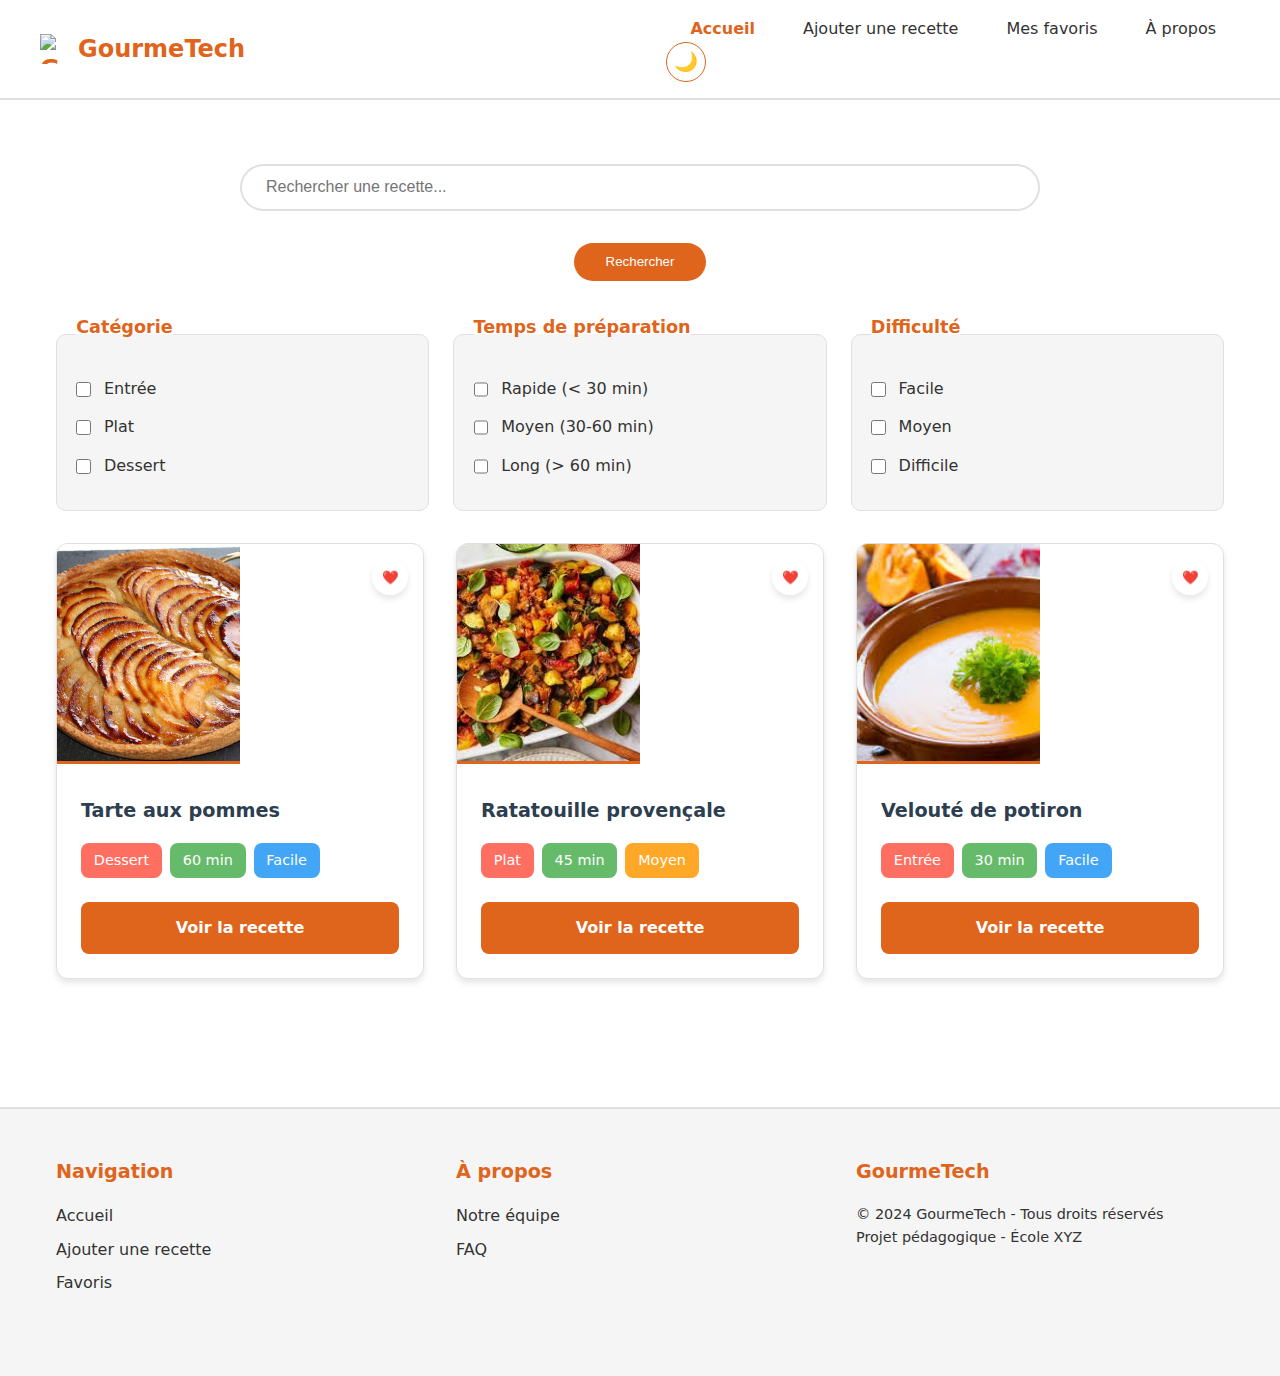
==== index.html @ 0a59605b "Premier commit" ====
<!DOCTYPE html>
<html lang="fr">

<head>
    <meta charset="UTF-8">
    <meta name="viewport" content="width=device-width, initial-scale=1.0">
    <title>GourmeTech - Accueil</title>
    <link rel="stylesheet" href="css/styles.css">
    <script src="js/scripts.js" defer></script>
</head>

<body>
    <header>
        <nav class="main-nav">
            <div class="nav-container">
                <a class="logo" href="index.html">
                    <img src="assets/icons/logo.png" alt="G" width="30" height="30">
                    <span>GourmeTech</span>
                </a>
                <button class="menu-toggle" type="button" aria-label="Menu" aria-expanded="false" aria-controls="main-menu">
                    <span class="menu-icon"></span>
                </button>
                <div class="main-menu" id="main-menu">
                    <ul class="nav-list">
                        <li class="nav-item">
                            <a class="nav-link active" aria-current="page" href="index.html">Accueil</a>
                        </li>
                        <li class="nav-item">
                            <a class="nav-link" href="ajouter-recette.html">Ajouter une recette</a>
                        </li>
                        <li class="nav-item">
                            <a class="nav-link" href="favoris.html">Mes favoris</a>
                        </li>
                        <li class="nav-item">
                            <a class="nav-link" href="a-propos.html">À propos</a>
                        </li>
                    </ul>
                    <button id="darkModeToggle" class="theme-toggle" aria-label="Changer le thème">
                        <span aria-hidden="true">🌙</span>
                        <span class="visually-hidden">Basculer en mode sombre</span>
                    </button>
                </div>
            </div>
        </nav>
    </header>

    <main class="main-container">
        <section class="filters-section">
            <div class="search-bar-container">
                <label for="searchInput" class="visually-hidden">Rechercher une recette</label>
                <input type="text" id="searchInput" class="search-bar"
                    placeholder="Rechercher une recette..." aria-label="Rechercher une recette">
            </div>
            <div class="search-bar-container">
                <div class="search-button-container">
                    <button id="searchButton" class="btn-search">
                        Rechercher
                    </button>
                </div>
            </div>

            <div class="filters-grid">
                <div class="filter-group" data-filter-type="categories">
                    <fieldset>
                        <legend>
                            <h2 class="filter-title">Catégorie</h2>
                        </legend>
                        <div class="filter-option">
                            <input class="filter-checkbox" type="checkbox" value="entree" id="filterEntree">
                            <label class="filter-label" for="filterEntree">Entrée</label>
                        </div>
                        <div class="filter-option">
                            <input class="filter-checkbox" type="checkbox" value="plat" id="filterPlat">
                            <label class="filter-label" for="filterPlat">Plat</label>
                        </div>
                        <div class="filter-option">
                            <input class="filter-checkbox" type="checkbox" value="dessert" id="filterDessert">
                            <label class="filter-label" for="filterDessert">Dessert</label>
                        </div>
                    </fieldset>
                </div>

                <div class="filter-group" data-filter-type="times">
                    <fieldset>
                        <legend>
                            <h2 class="filter-title">Temps de préparation</h2>
                        </legend>
                        <div class="filter-option">
                            <input class="filter-checkbox" type="checkbox" value="30" id="filterRapide">
                            <label class="filter-label" for="filterRapide">Rapide (&lt; 30 min)</label>
                        </div>
                        <div class="filter-option">
                            <input class="filter-checkbox" type="checkbox" value="60" id="filterMoyen">
                            <label class="filter-label" for="filterMoyen">Moyen (30-60 min)</label>
                        </div>
                        <div class="filter-option">
                            <input class="filter-checkbox" type="checkbox" value="100" id="filterLong">
                            <label class="filter-label" for="filterLong">Long (&gt; 60 min)</label>
                        </div>
                    </fieldset>
                </div>

                <div class="filter-group" data-filter-type="difficulties">
                    <fieldset>
                        <legend>
                            <h2 class="filter-title">Difficulté</h2>
                        </legend>
                        <div class="filter-option">
                            <input class="filter-checkbox" type="checkbox" value="facile" id="filterFacile">
                            <label class="filter-label" for="filterFacile">Facile</label>
                        </div>
                        <div class="filter-option">
                            <input class="filter-checkbox" type="checkbox" value="moyen" id="filterMoyenDif">
                            <label class="filter-label" for="filterMoyenDif">Moyen</label>
                        </div>
                        <div class="filter-option">
                            <input class="filter-checkbox" type="checkbox" value="difficile" id="filterDifficile">
                            <label class="filter-label" for="filterDifficile">Difficile</label>
                        </div>
                    </fieldset>
                </div>
            </div>
        </section>

        <section class="recipe-section">
            <div class="recipe-grid">
                <article class="recipe-item" data-category="dessert" data-time="60" data-difficulty="facile">
                    <div class="recipe-card">
                        <img src="assets/images/tarte.jpg" class="recipe-image" alt="Tarte aux pommes">
                        <button class="favorite-btn" data-recipe-id="1" aria-label="Ajouter aux favoris">❤️</button>
                        <div class="recipe-content">
                            <h3 class="recipe-title">Tarte aux pommes</h3>
                            <div class="recipe-meta">
                                <span class="badge badge-category">Dessert</span>
                                <span class="badge badge-time">60 min</span>
                                <span class="badge badge-difficulty">Facile</span>
                            </div>
                            <a href="recette.html?id=1" class="btn-primary">Voir la recette</a>
                        </div>
                    </div>
                </article>
                
                <article class="recipe-item" data-category="plat" data-time="45" data-difficulty="moyen">
                    <div class="recipe-card">
                        <img src="assets/images/Rataouille.jpeg" class="recipe-image" alt="Ratatouille">
                        <button class="favorite-btn" data-recipe-id="2" aria-label="Ajouter aux favoris">❤️</button>
                        <div class="recipe-content">
                            <h3 class="recipe-title">Ratatouille provençale</h3>
                            <div class="recipe-meta">
                                <span class="badge badge-category">Plat</span>
                                <span class="badge badge-time">45 min</span>
                                <span class="badge badge-difficulty-medium">Moyen</span>
                            </div>
                            <a href="recette.html?id=2" class="btn-primary">Voir la recette</a>
                        </div>
                    </div>
                </article>

                <article class="recipe-item" data-category="entree" data-time="30" data-difficulty="facile">
                    <div class="recipe-card">
                        <img src="assets/images/velouté.jpeg" class="recipe-image" alt="Velouté">
                        <button class="favorite-btn" data-recipe-id="3" aria-label="Ajouter aux favoris">❤️</button>
                        <div class="recipe-content">
                            <h3 class="recipe-title">Velouté de potiron</h3>
                            <div class="recipe-meta">
                                <span class="badge badge-category">Entrée</span>
                                <span class="badge badge-time">30 min</span>
                                <span class="badge badge-difficulty">Facile</span>
                            </div>
                            <a href="recette.html?id=3" class="btn-primary">Voir la recette</a>
                        </div>
                    </div>
                </article>
            </div>
        </section>
    </main>

    <footer class="main-footer">
        <div class="footer-container">
            <div class="footer-section">
                <h3 class="footer-title">Navigation</h3>
                <ul class="footer-links">
                    <li><a href="index.html">Accueil</a></li>
                    <li><a href="ajouter-recette.html">Ajouter une recette</a></li>
                    <li><a href="favoris.html">Favoris</a></li>
                </ul>
            </div>
            <div class="footer-section">
                <h3 class="footer-title">À propos</h3>
                <ul class="footer-links">
                    <li><a href="a-propos.html">Notre équipe</a></li>
                    <li><a href="a-propos.html#faq">FAQ</a></li>
                </ul>
            </div>
            <div class="footer-section">
                <h3 class="footer-title">GourmeTech</h3>
                <p class="footer-copyright">
                    © 2024 GourmeTech - Tous droits réservés<br>
                    Projet pédagogique - École XYZ
                </p>
            </div>
        </div>
    </footer>
</body>

</html>
---- css/styles.css ----
/* Variables CSS */
:root {
    --primary-color: #2c3e50;
    --secondary-color: #df641c;
    --background-color: #ffffff;
    --text-color: #333333;
    --card-bg: #ffffff;
    --border-color: #e0e0e0;
    --filter-bg: #f5f5f5;
    --badge-category: #ff6f61; /* Orange */
    --badge-time: #66bb6a; /* Vert */
    --badge-difficulty: #42a5f5; /* Bleu */
    --badge-difficulty-medium: #ffa726; /* Orange */
    --badge-servings: #ab47bc; /* Violet */
    --shadow: 0 4px 6px rgba(0, 0, 0, 0.1);
    --transition: all 0.3s ease;
}

[data-theme="dark"] {
    --primary-color: #ecf0f1;
    --secondary-color: #df641c;
    --background-color: #2c3e50;
    --text-color: #ecf0f1;
    --card-bg: #34495e;
    --border-color: #7f8c8d;
    --filter-bg: #2d2d2d;
    --shadow: 0 4px 6px rgba(0, 0, 0, 0.3);
}

/* Styles de base */
* {
    box-sizing: border-box;
    margin: 0;
    padding: 0;
}

body {
    font-family: 'Segoe UI', system-ui, sans-serif;
    background-color: var(--background-color);
    color: var(--text-color);
    transition: var(--transition);
    line-height: 1.6;
}

/* Layout principal */
.main-container {
    max-width: 1200px;
    margin: 0 auto;
    padding: 2rem 1rem;
}

/* Navigation */
.main-nav {
    background-color: var(--background-color);
    border-bottom: 2px solid var(--border-color);
    padding: 1rem;
    position: sticky;
    top: 0;
    z-index: 100;
}

.nav-container {
    max-width: 1200px;
    margin: 0 auto;
    display: flex;
    justify-content: space-between;
    align-items: center;
    flex-wrap: wrap;
}

.logo {
    display: flex;
    align-items: center;
    text-decoration: none;
    color: var(--secondary-color);
    font-weight: 700;
    font-size: 1.5rem;
}

.logo img {
    margin-right: 0.5rem;
}

.menu-toggle {
    display: none;
    background: none;
    border: none;
    cursor: pointer;
    padding: 0.5rem;
}

.menu-icon {
    display: block;
    width: 25px;
    height: 3px;
    background-color: var(--text-color);
    position: relative;
    transition: var(--transition);
}

.menu-icon::before,
.menu-icon::after {
    content: '';
    position: absolute;
    width: 100%;
    height: 100%;
    background-color: var(--text-color);
    transition: var(--transition);
}

.menu-icon::before {
    transform: translateY(-8px);
}

.menu-icon::after {
    transform: translateY(8px);
}

.nav-list {
    display: flex;
    list-style: none;
    margin: 0;
    padding: 0;
}

.nav-item {
    margin: 0 1rem;
}

.nav-link {
    text-decoration: none;
    color: var(--text-color);
    font-weight: 500;
    padding: 0.5rem;
    transition: var(--transition);
}

.nav-link:hover,
.nav-link:focus {
    color: var(--secondary-color);
}

.nav-link.active {
    color: var(--secondary-color);
    font-weight: 700;
}

/* Bouton thème */
.theme-toggle {
    background: none;
    border: 1px solid var(--secondary-color);
    border-radius: 50%;
    width: 40px;
    height: 40px;
    display: flex;
    align-items: center;
    justify-content: center;
    cursor: pointer;
    transition: var(--transition);
    color: var(--secondary-color);
    font-size: 1.2rem;
}

.theme-toggle:hover {
    background-color: var(--secondary-color);
    color: white;
}

/* Section recherche */
.search-bar-container {
    max-width: 800px;
    margin: 2rem auto;
}

.search-bar {
    width: 100%;
    padding: 0.8rem 1.5rem;
    border-radius: 25px;
    border: 2px solid var(--border-color);
    background-color: var(--card-bg);
    color: var(--text-color);
    font-size: 1rem;
    transition: var(--transition);
}

.search-bar:focus {
    outline: none;
    border-color: var(--secondary-color);
    box-shadow: 0 0 0 2px rgba(223, 100, 28, 0.2);
}

.search-button-container {
    display: flex;
    justify-content: center;
    margin-top: 1rem;
}

.btn-search {
    background-color: var(--secondary-color);
    color: white;
    border: none;
    border-radius: 25px;
    padding: 0.7rem 2rem;
    font-weight: 500;
    cursor: pointer;
    transition: var(--transition);
}

.btn-search:hover {
    transform: translateY(-2px);
    box-shadow: var(--shadow);
}

/* Filtres */
.filters-grid {
    display: grid;
    grid-template-columns: repeat(auto-fit, minmax(250px, 1fr));
    gap: 1.5rem;
    margin-bottom: 2rem;
}

.filter-group fieldset {
    background: var(--filter-bg);
    border-radius: 10px;
    padding: 1.2rem;
    border: 1px solid var(--border-color);
}

.filter-title {
    color: var(--secondary-color);
    font-size: 1.1rem;
    font-weight: 600;
    margin-bottom: 1rem;
}

.filter-option {
    margin-bottom: 0.8rem;
}

.filter-checkbox {
    margin-right: 0.5rem;
    width: 1.1em;
    height: 1.1em;
    vertical-align: middle;
}

.filter-checkbox:checked {
    accent-color: var(--secondary-color);
}

.filter-label {
    color: var(--text-color);
    font-weight: 500;
}

/* Grille de recettes */
.recipe-grid {
    display: grid;
    grid-template-columns: repeat(auto-fill, minmax(300px, 1fr));
    gap: 2rem;
}

.recipe-item {
    margin-bottom: 2rem;
}

.recipe-card {
    background: var(--card-bg);
    border: 1px solid var(--border-color);
    border-radius: 12px;
    overflow: hidden;
    transition: var(--transition);
    position: relative;
    box-shadow: var(--shadow);
}

.recipe-card:hover {
    transform: translateY(-5px);
    box-shadow: 0 10px 20px rgba(0, 0, 0, 0.15);
}

.recipe-image {
    width: 100%;
    height: 220px;
    object-fit: cover;
    border-bottom: 3px solid var(--secondary-color);
}

.recipe-content {
    padding: 1.5rem;
}

.recipe-title {
    color: var(--primary-color);
    font-weight: 600;
    margin-bottom: 1rem;
    font-size: 1.2rem;
}

.recipe-meta {
    display: flex;
    flex-wrap: wrap;
    gap: 0.5rem;
    margin-bottom: 1.5rem;
}

.badge {
    display: inline-block;
    padding: 0.4rem 0.8rem;
    border-radius: 8px;
    font-weight: 500;
    font-size: 0.9rem;
    color: white;
}

.badge-category {
    background-color: var(--badge-category);
}

.badge-time {
    background-color: var(--badge-time);
}

.badge-difficulty {
    background-color: var(--badge-difficulty);
}

.badge-difficulty-medium {
    background-color: var(--badge-difficulty-medium);
}

.badge-servings {
    background-color: var(--badge-servings);
}

.btn-primary {
    display: block;
    width: 100%;
    background-color: var(--secondary-color);
    color: white;
    border: none;
    border-radius: 8px;
    padding: 0.8rem 1rem;
    font-weight: 600;
    text-align: center;
    text-decoration: none;
    cursor: pointer;
    transition: var(--transition);
}

.btn-primary:hover {
    background-color: #c55718;
    transform: translateY(-2px);
}

.btn-secondary {
    display: block;
    width: 100%;
    background-color: transparent;
    color: var(--secondary-color);
    border: 1px solid var(--secondary-color);
    border-radius: 8px;
    padding: 0.8rem 1rem;
    font-weight: 600;
    text-align: center;
    text-decoration: none;
    cursor: pointer;
    transition: var(--transition);
}

.btn-secondary:hover {
    background-color: rgba(223, 100, 28, 0.1);
}

/* Bouton favori */
.favorite-btn {
    position: absolute;
    top: 15px;
    right: 15px;
    background: rgba(255, 255, 255, 0.9);
    border: none;
    border-radius: 50%;
    width: 36px;
    height: 36px;
    display: flex;
    align-items: center;
    justify-content: center;
    cursor: pointer;
    transition: var(--transition);
    z-index: 2;
    box-shadow: var(--shadow);
}

.favorite-btn:hover {
    transform: scale(1.1);
}

.favorite-btn.active {
    color: #ff4757;
}

/* Page de recette */
.recipe-details {
    max-width: 800px;
    margin: 0 auto;
}

.recipe-header {
    display: flex;
    flex-direction: column;
    align-items: center;
    text-align: center;
    margin-bottom: 2rem;
}

.recipe-info {
    width: 100%;
}

.recipe-info h1 {
    font-size: 2rem;
    margin-bottom: 1rem;
    color: var(--primary-color);
}

.btn-favorite {
    background-color: transparent;
    color: var(--secondary-color);
    border: 2px solid var(--secondary-color);
    border-radius: 25px;
    padding: 0.5rem 1rem;
    font-size: 1rem;
    cursor: pointer;
    transition: var(--transition);
    margin-top: 1rem;
}

.btn-favorite:hover {
    background-color: var(--secondary-color);
    color: white;
}

.recipe-ingredients,
.recipe-steps {
    margin-bottom: 2rem;
}

.recipe-ingredients h2,
.recipe-steps h2 {
    font-size: 1.5rem;
    margin-bottom: 1rem;
    color: var(--secondary-color);
    border-bottom: 2px solid var(--border-color);
    padding-bottom: 0.5rem;
}

.recipe-ingredients ul {
    list-style-type: none;
    padding: 0;
}

.recipe-ingredients li {
    background-color: var(--filter-bg);
    border: 1px solid var(--border-color);
    border-radius: 8px;
    padding: 0.8rem 1rem;
    margin-bottom: 0.5rem;
    font-size: 1rem;
}

.recipe-steps ol {
    padding-left: 1.5rem;
}

.recipe-steps li {
    margin-bottom: 1rem;
    font-size: 1rem;
    padding: 0.5rem 0;
}

/* Page des favoris */
.favorites-section {
    padding: 2rem 0;
}

.favorites-section h1 {
    font-size: 2rem;
    margin-bottom: 2rem;
    text-align: center;
    color: var(--primary-color);
}

.no-favorites-message {
    text-align: center;
    font-size: 1.2rem;
    color: var(--text-color);
    padding: 2rem;
    background-color: var(--filter-bg);
    border-radius: 8px;
    border: 1px solid var(--border-color);
}

/* Page à propos */
.about-section {
    padding: 2rem 0;
    text-align: center;
    max-width: 800px;
    margin: 0 auto;
}

.about-section h1 {
    font-size: 2rem;
    margin-bottom: 1.5rem;
    color: var(--primary-color);
}

.about-section p {
    font-size: 1.1rem;
    margin-bottom: 1.5rem;
    line-height: 1.6;
}

/* Formulaire de contact */
.contact-section {
    padding: 2rem 0;
    max-width: 600px;
    margin: 0 auto;
}

.contact-section h2 {
    font-size: 1.8rem;
    margin-bottom: 1.5rem;
    text-align: center;
    color: var(--primary-color);
}

.form-group {
    margin-bottom: 1.5rem;
}

.form-group label {
    display: block;
    margin-bottom: 0.5rem;
    font-weight: 500;
}

.form-input,
.form-textarea,
.form-select,
.form-file {
    width: 100%;
    padding: 0.8rem;
    border: 1px solid var(--border-color);
    border-radius: 8px;
    background-color: var(--card-bg);
    color: var(--text-color);
    font-size: 1rem;
    transition: var(--transition);
}

.form-input:focus,
.form-textarea:focus,
.form-select:focus {
    outline: none;
    border-color: var(--secondary-color);
    box-shadow: 0 0 0 2px rgba(223, 100, 28, 0.2);
}

.form-textarea {
    resize: vertical;
    min-height: 120px;
}

.form-actions {
    display: flex;
    gap: 1rem;
    margin-top: 2rem;
}

/* FAQ Section */
.faq-section {
    padding: 2rem 0;
    max-width: 800px;
    margin: 0 auto;
}

.faq-section h2 {
    font-size: 1.8rem;
    margin-bottom: 1.5rem;
    text-align: center;
    color: var(--primary-color);
}

.accordion {
    margin-top: 2rem;
}

.accordion-item {
    margin-bottom: 1rem;
    border: 1px solid var(--border-color);
    border-radius: 8px;
    overflow: hidden;
}

.accordion-header {
    margin: 0;
}

.accordion-button {
    width: 100%;
    text-align: left;
    padding: 1rem;
    background-color: var(--filter-bg);
    color: var(--text-color);
    border: none;
    font-size: 1.1rem;
    font-weight: 500;
    cursor: pointer;
    transition: var(--transition);
    position: relative;
}

.accordion-button::after {
    content: '+';
    position: absolute;
    right: 1rem;
    transition: var(--transition);
}

.accordion-button[aria-expanded="true"]::after {
    content: '-';
}

.accordion-button:hover {
    background-color: rgba(223, 100, 28, 0.1);
}

.accordion-button[aria-expanded="true"] {
    background-color: var(--secondary-color);
    color: white;
}

.accordion-content {
    display: none;
    padding: 0;
    overflow: hidden;
    transition: var(--transition);
}

.accordion-content.show {
    display: block;
}

.accordion-body {
    padding: 1rem;
    background-color: var(--card-bg);
}

/* Page ajouter recette */
.add-recipe-section {
    padding: 2rem 0;
    max-width: 800px;
    margin: 0 auto;
}

.add-recipe-section h1 {
    font-size: 2rem;
    margin-bottom: 2rem;
    text-align: center;
    color: var(--primary-color);
}

.recipe-form {
    background-color: var(--card-bg);
    border: 1px solid var(--border-color);
    border-radius: 12px;
    padding: 2rem;
    box-shadow: var(--shadow);
}

/* Footer */
.main-footer {
    background-color: var(--filter-bg);
    border-top: 2px solid var(--border-color);
    padding: 3rem 0;
    margin-top: 4rem;
}

.footer-container {
    max-width: 1200px;
    margin: 0 auto;
    padding: 0 1rem;
    display: grid;
    grid-template-columns: repeat(auto-fit, minmax(200px, 1fr));
    gap: 2rem;
}

.footer-section {
    margin-bottom: 1.5rem;
}

.footer-title {
    color: var(--secondary-color);
    font-size: 1.2rem;
    margin-bottom: 1rem;
    font-weight: 600;
}

.footer-links {
    list-style: none;
    padding: 0;
}

.footer-links li {
    margin-bottom: 0.5rem;
}

.footer-links a {
    color: var(--text-color);
    text-decoration: none;
    transition: var(--transition);
}

.footer-links a:hover {
    color: var(--secondary-color);
}

.footer-copyright {
    font-size: 0.9rem;
    color: var(--text-color);
    margin-top: 1rem;
}

/* Accessibilité */
.visually-hidden {
    position: absolute;
    width: 1px;
    height: 1px;
    padding: 0;
    margin: -1px;
    overflow: hidden;
    clip: rect(0, 0, 0, 0);
    border: 0;
}

/* Responsive */
@media (max-width: 768px) {
    .menu-toggle {
        display: block;
    }

    .main-menu {
        width: 100%;
        max-height: 0;
        overflow: hidden;
        transition: max-height 0.3s ease;
    }

    .main-menu.active {
        max-height: 500px;
    }

    .nav-list {
        flex-direction: column;
        margin-top: 1rem;
    }

    .nav-item {
        margin: 0.5rem 0;
    }

    .recipe-grid {
        grid-template-columns: 1fr;
    }

    .recipe-header {
        flex-direction: column;
    }

    .form-actions {
        flex-direction: column;
    }

    .footer-container {
        grid-template-columns: 1fr;
        text-align: center;
    }
}

@media (min-width: 769px) and (max-width: 1024px) {
    .recipe-grid {
        grid-template-columns: repeat(2, 1fr);
    }
}

@media (min-width: 1025px) {
    .recipe-header {
        flex-direction: row;
        text-align: left;
        align-items: flex-start;
    }

    .recipe-image {
        width: 50%;
        margin-right: 2rem;
        margin-bottom: 0;
    }

    .recipe-info {
        width: 50%;
    }
}

/* Dark mode spécifique */
[data-theme="dark"] .favorite-btn {
    background: rgba(0, 0, 0, 0.7);
    color: white;
}

[data-theme="dark"] .form-input,
[data-theme="dark"] .form-textarea,
[data-theme="dark"] .form-select {
    background-color: #2d2d2d;
    border-color: #555;
}
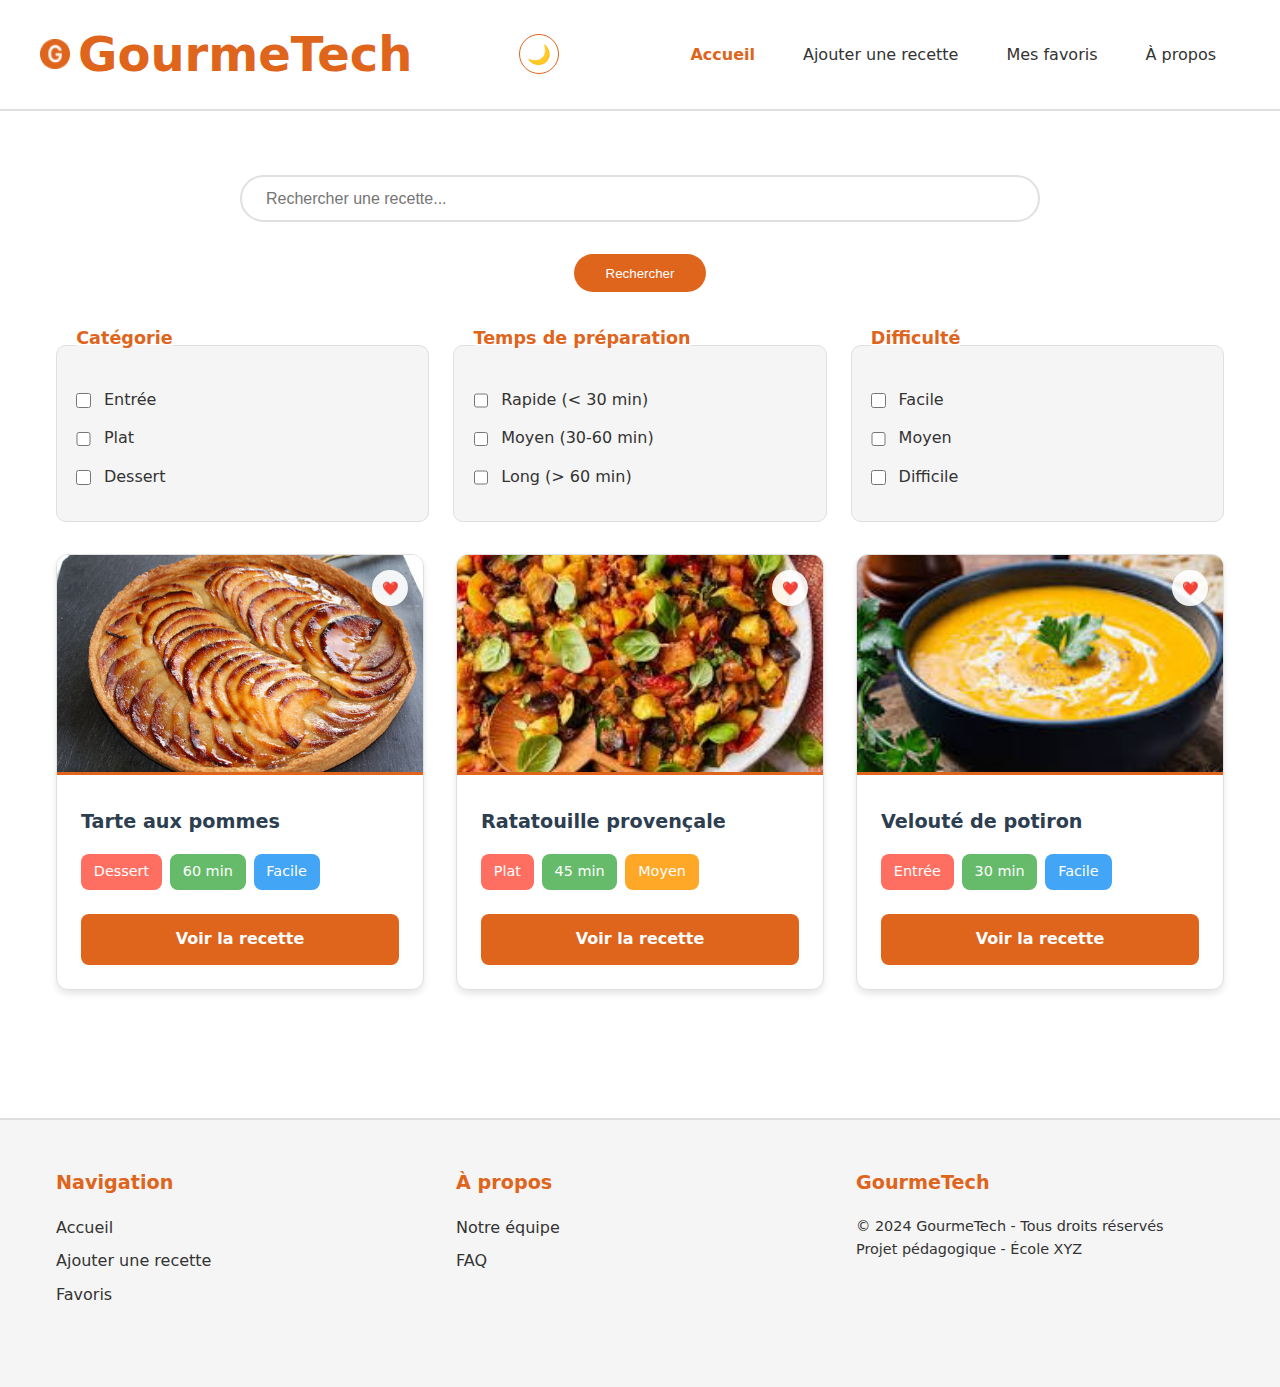
==== commit 0d800c20: "Second commit" ====
--- a/index.html
+++ b/index.html
@@ -14,31 +14,33 @@
         <nav class="main-nav">
             <div class="nav-container">
                 <a class="logo" href="index.html">
-                    <img src="assets/icons/logo.png" alt="G" width="30" height="30">
-                    <span>GourmeTech</span>
+                    <img src="assets/icons/Logo.png" alt="G" width="30" height="30">
+                    <h1>GourmeTech</h1>
                 </a>
-                <button class="menu-toggle" type="button" aria-label="Menu" aria-expanded="false" aria-controls="main-menu">
-                    <span class="menu-icon"></span>
-                </button>
-                <div class="main-menu" id="main-menu">
-                    <ul class="nav-list">
-                        <li class="nav-item">
-                            <a class="nav-link active" aria-current="page" href="index.html">Accueil</a>
-                        </li>
-                        <li class="nav-item">
-                            <a class="nav-link" href="ajouter-recette.html">Ajouter une recette</a>
-                        </li>
-                        <li class="nav-item">
-                            <a class="nav-link" href="favoris.html">Mes favoris</a>
-                        </li>
-                        <li class="nav-item">
-                            <a class="nav-link" href="a-propos.html">À propos</a>
-                        </li>
-                    </ul>
+                <div class="nav-controls">
                     <button id="darkModeToggle" class="theme-toggle" aria-label="Changer le thème">
                         <span aria-hidden="true">🌙</span>
                         <span class="visually-hidden">Basculer en mode sombre</span>
                     </button>
+                    <button class="menu-toggle" type="button" aria-label="Menu" aria-expanded="false" aria-controls="main-menu">
+                        <span class="menu-icon"></span>
+                    </button>
+                </div>
+                <div class="main-menu" id="main-menu">
+                    <ul class="nav-list">
+                        <li class="nav-item">
+                            <a class="nav-link active" aria-current="page" href="index.html">Accueil</a>
+                        </li>
+                        <li class="nav-item">
+                            <a class="nav-link" href="ajouter-recette.html">Ajouter une recette</a>
+                        </li>
+                        <li class="nav-item">
+                            <a class="nav-link" href="favoris.html">Mes favoris</a>
+                        </li>
+                        <li class="nav-item">
+                            <a class="nav-link" href="a-propos.html">À propos</a>
+                        </li>
+                    </ul>
                 </div>
             </div>
         </nav>
@@ -158,7 +160,7 @@
 
                 <article class="recipe-item" data-category="entree" data-time="30" data-difficulty="facile">
                     <div class="recipe-card">
-                        <img src="assets/images/velouté.jpeg" class="recipe-image" alt="Velouté">
+                        <img src="assets/images/velouté potiron.jpg" class="recipe-image" alt="Velouté">
                         <button class="favorite-btn" data-recipe-id="3" aria-label="Ajouter aux favoris">❤️</button>
                         <div class="recipe-content">
                             <h3 class="recipe-title">Velouté de potiron</h3>
--- a/css/styles.css
+++ b/css/styles.css
@@ -417,7 +417,7 @@
     width: 100%;
 }
 
-.recipe-info h1 {
+.recipe-info h2 {
     font-size: 2rem;
     margin-bottom: 1rem;
     color: var(--primary-color);
@@ -445,8 +445,8 @@
     margin-bottom: 2rem;
 }
 
-.recipe-ingredients h2,
-.recipe-steps h2 {
+.recipe-ingredients h3,
+.recipe-steps h3 {
     font-size: 1.5rem;
     margin-bottom: 1rem;
     color: var(--secondary-color);
@@ -483,7 +483,7 @@
     padding: 2rem 0;
 }
 
-.favorites-section h1 {
+.favorites-section h2 {
     font-size: 2rem;
     margin-bottom: 2rem;
     text-align: center;
@@ -508,7 +508,7 @@
     margin: 0 auto;
 }
 
-.about-section h1 {
+.about-section h2 {
     font-size: 2rem;
     margin-bottom: 1.5rem;
     color: var(--primary-color);
@@ -801,7 +801,7 @@
     }
 
     .recipe-image {
-        width: 50%;
+        width: 100%;
         margin-right: 2rem;
         margin-bottom: 0;
     }
@@ -823,5 +823,3 @@
     background-color: #2d2d2d;
     border-color: #555;
 }
-
-
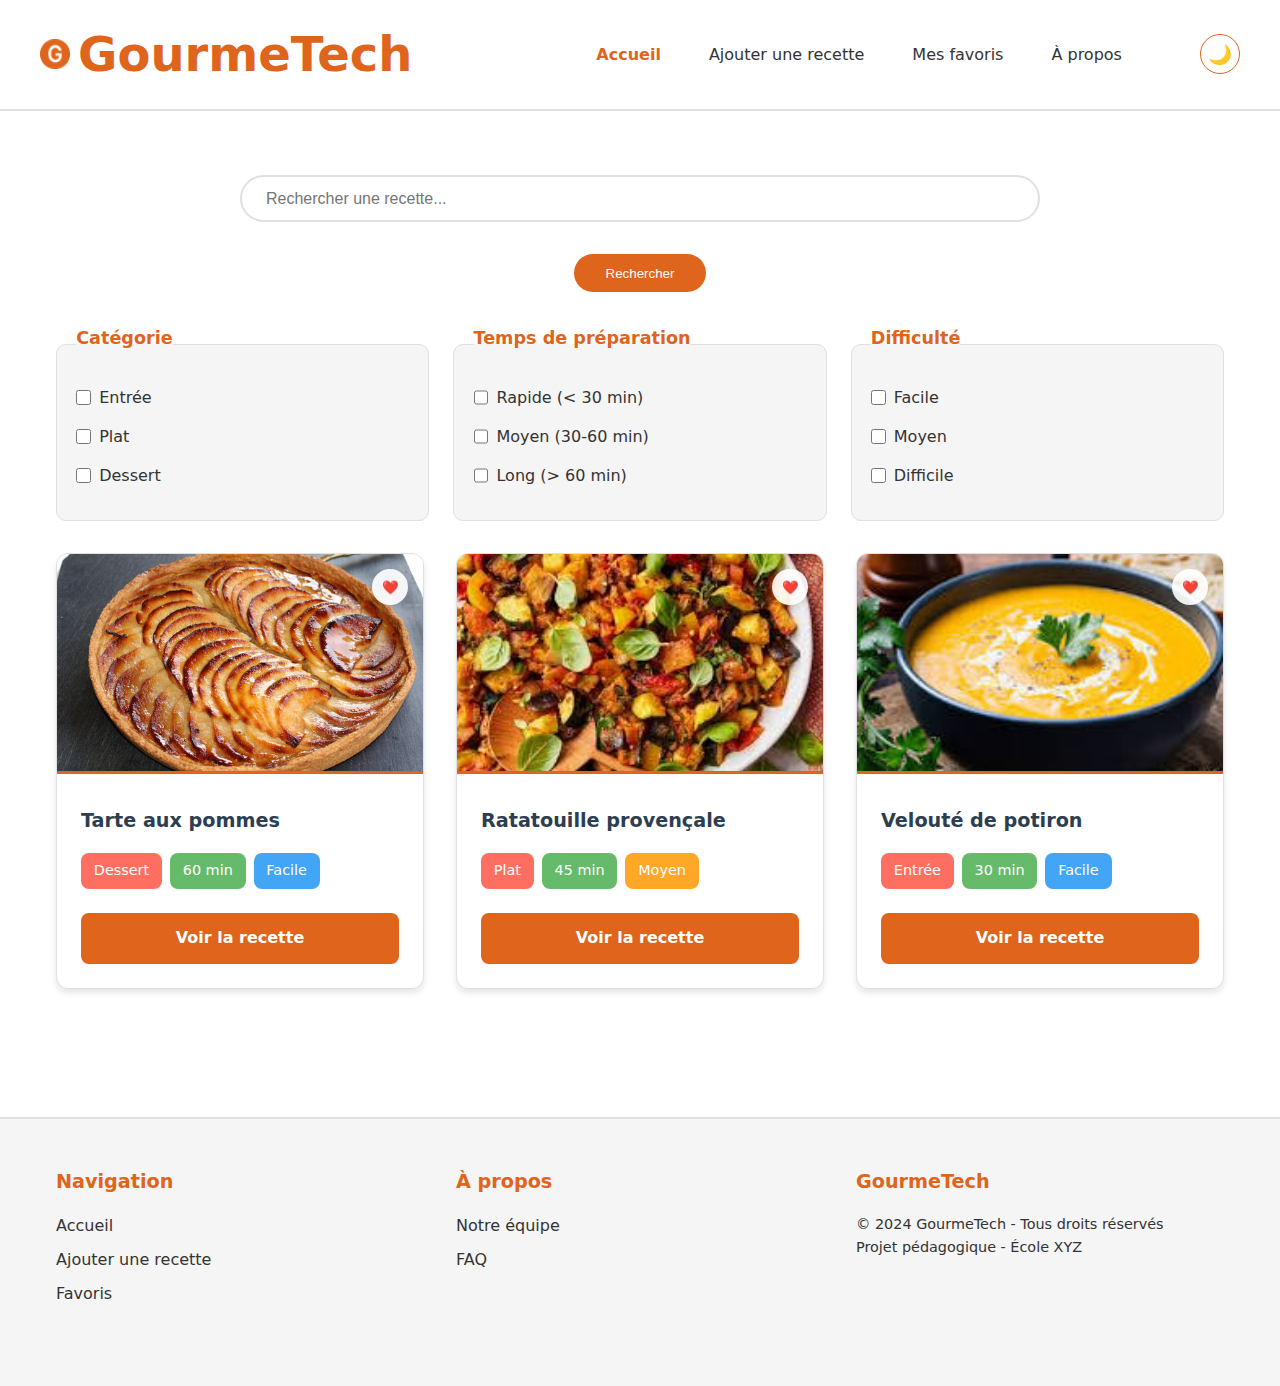
==== commit 94536bc5: "troisième commit" ====
--- a/index.html
+++ b/index.html
@@ -22,7 +22,8 @@
                         <span aria-hidden="true">🌙</span>
                         <span class="visually-hidden">Basculer en mode sombre</span>
                     </button>
-                    <button class="menu-toggle" type="button" aria-label="Menu" aria-expanded="false" aria-controls="main-menu">
+                    <button class="menu-toggle" type="button" aria-label="Menu" aria-expanded="false"
+                        aria-controls="main-menu">
                         <span class="menu-icon"></span>
                     </button>
                 </div>
@@ -50,8 +51,8 @@
         <section class="filters-section">
             <div class="search-bar-container">
                 <label for="searchInput" class="visually-hidden">Rechercher une recette</label>
-                <input type="text" id="searchInput" class="search-bar"
-                    placeholder="Rechercher une recette..." aria-label="Rechercher une recette">
+                <input type="text" id="searchInput" class="search-bar" placeholder="Rechercher une recette..."
+                    aria-label="Rechercher une recette">
             </div>
             <div class="search-bar-container">
                 <div class="search-button-container">
@@ -141,7 +142,7 @@
                         </div>
                     </div>
                 </article>
-                
+
                 <article class="recipe-item" data-category="plat" data-time="45" data-difficulty="moyen">
                     <div class="recipe-card">
                         <img src="assets/images/Rataouille.jpeg" class="recipe-image" alt="Ratatouille">
--- a/css/styles.css
+++ b/css/styles.css
@@ -7,11 +7,16 @@
     --card-bg: #ffffff;
     --border-color: #e0e0e0;
     --filter-bg: #f5f5f5;
-    --badge-category: #ff6f61; /* Orange */
-    --badge-time: #66bb6a; /* Vert */
-    --badge-difficulty: #42a5f5; /* Bleu */
-    --badge-difficulty-medium: #ffa726; /* Orange */
-    --badge-servings: #ab47bc; /* Violet */
+    --badge-category: #ff6f61;
+    /* Orange */
+    --badge-time: #66bb6a;
+    /* Vert */
+    --badge-difficulty: #42a5f5;
+    /* Bleu */
+    --badge-difficulty-medium: #ffa726;
+    /* Orange */
+    --badge-servings: #ab47bc;
+    /* Violet */
     --shadow: 0 4px 6px rgba(0, 0, 0, 0.1);
     --transition: all 0.3s ease;
 }
@@ -68,6 +73,13 @@
     flex-wrap: wrap;
 }
 
+.nav-controls {
+    display: flex;
+    align-items: center;
+    gap: 0.5rem;
+    margin-left: auto;
+}
+
 .logo {
     display: flex;
     align-items: center;
@@ -106,6 +118,8 @@
     height: 100%;
     background-color: var(--text-color);
     transition: var(--transition);
+    left: 0;
+    right: 0;
 }
 
 .menu-icon::before {
@@ -230,15 +244,21 @@
     color: var(--secondary-color);
     font-size: 1.1rem;
     font-weight: 600;
-    margin-bottom: 1rem;
+    margin-bottom: 0.8rem;
+    border: none;
+    background: none;
+    padding: 0;
 }
 
 .filter-option {
     margin-bottom: 0.8rem;
+    border: none;
+    background: none;
+    padding: 0;
 }
 
 .filter-checkbox {
-    margin-right: 0.5rem;
+    margin-right: 0.2rem;
     width: 1.1em;
     height: 1.1em;
     vertical-align: middle;
@@ -251,6 +271,7 @@
 .filter-label {
     color: var(--text-color);
     font-weight: 500;
+    vertical-align: middle;
 }
 
 /* Grille de recettes */
@@ -787,9 +808,26 @@
     }
 }
 
-@media (min-width: 769px) and (max-width: 1024px) {
-    .recipe-grid {
-        grid-template-columns: repeat(2, 1fr);
+@media (min-width: 769px) {
+    .nav-container {
+        justify-content: flex-start;
+    }
+
+    .main-menu {
+        margin-left: 7rem;
+        margin-right: auto;
+        display: flex;
+        justify-content: flex-start;
+        padding-left: 2rem;
+    }
+
+    .nav-list {
+        margin-left: 1rem;
+    }
+
+    .nav-controls {
+        margin-left: auto;
+        order: 3;
     }
 }
 
@@ -822,4 +860,4 @@
 [data-theme="dark"] .form-select {
     background-color: #2d2d2d;
     border-color: #555;
-}
+}